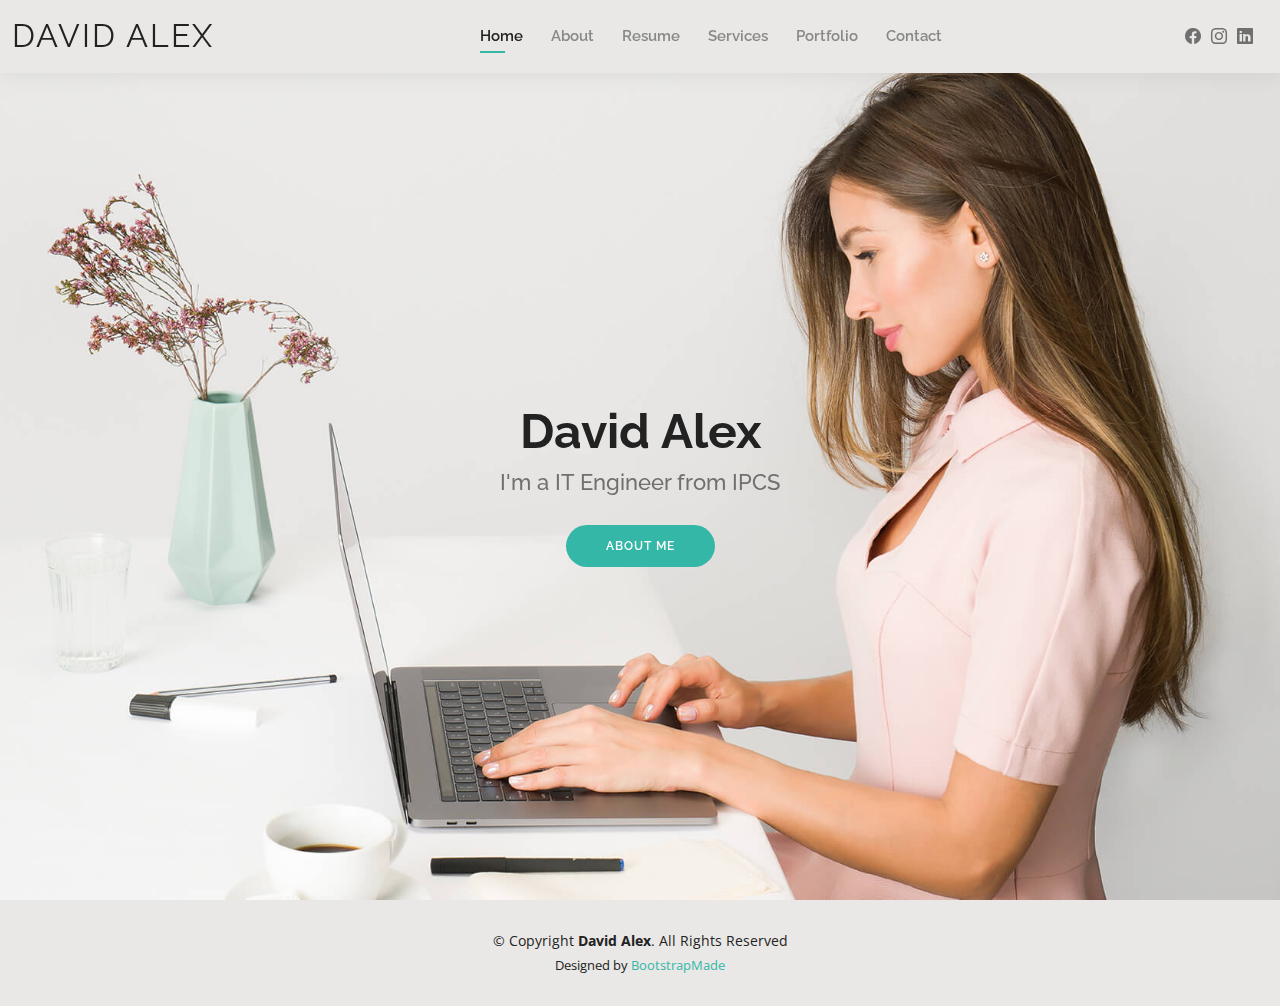
==== index.html @ 2db49ef2 "uploading again" ====
<!DOCTYPE html>
<html lang="en">

<head>
  <meta charset="utf-8">
  <meta content="width=device-width, initial-scale=1.0" name="viewport">

  <title>Kelly Bootstrap Template - Index</title>
  <meta content="" name="description">
  <meta content="" name="keywords">

  <!-- Favicons -->
  <link href="assets/img/favicon.png" rel="icon">
  <link href="assets/img/apple-touch-icon.png" rel="apple-touch-icon">

  <!-- Google Fonts -->
  <link href="https://fonts.googleapis.com/css?family=Open+Sans:300,300i,400,400i,600,600i,700,700i|Raleway:300,300i,400,400i,500,500i,600,600i,700,700i|Poppins:300,300i,400,400i,500,500i,600,600i,700,700i" rel="stylesheet">

  <!-- Vendor CSS Files -->
  <link href="assets/vendor/aos/aos.css" rel="stylesheet">
  <link href="assets/vendor/bootstrap/css/bootstrap.min.css" rel="stylesheet">
  <link href="assets/vendor/bootstrap-icons/bootstrap-icons.css" rel="stylesheet">
  <link href="assets/vendor/boxicons/css/boxicons.min.css" rel="stylesheet">
  <link href="assets/vendor/glightbox/css/glightbox.min.css" rel="stylesheet">
  <link href="assets/vendor/swiper/swiper-bundle.min.css" rel="stylesheet">

  <link href="assets/css/style.css" rel="stylesheet">

 
</head>

<body>


  <header id="header" class="fixed-top">
    <div class="container-fluid d-flex justify-content-between align-items-center">

      <h1 class="logo me-auto me-lg-0"><a href="index.html">David Alex</a></h1>
   
      <nav id="navbar" class="navbar order-last order-lg-0">
        <ul>
          <li><a class="active" href="index.html">Home</a></li>
          <li><a href="about.html">About</a></li>
          <li><a href="resume.html">Resume</a></li>
          <li><a href="services.html">Services</a></li>
          <li><a href="portfolio.html">Portfolio</a></li>
          <li><a href="contact.html">Contact</a></li>
        </ul>
        <i class="bi bi-list mobile-nav-toggle"></i>
      </nav><!-- .navbar -->

      <div class="header-social-links">
        <!-- <a href="#" class="twitter"><i class="bi bi-twitter"></i></a> -->
        <a href="https://www.facebook.com/david.s.alex.94/" class="facebook"><i class="bi bi-facebook"></i></a>
        <a href="https://www.instagram.com/__david_alex__/" class="instagram"><i class="bi bi-instagram"></i></a>
        <a href="www.linkedin.com/in/david-sagaya-alex-b78892278" class="linkedin"><i class="bi bi-linkedin"></i></i></a>
      </div>

    </div>

  </header>
  <section id="hero" class="d-flex align-items-center">
    <div class="container d-flex flex-column align-items-center" data-aos="zoom-in" data-aos-delay="100">
      <h1>David Alex</h1>
      <h2>I'm a IT Engineer from IPCS </h2>
      <a href="about.html" class="btn-about">About Me</a>
    </div>
  </section>
  <footer id="footer">
    <div class="container">
      <div class="copyright">
        &copy; Copyright <strong><span>David Alex</span></strong>. All Rights Reserved
      </div>
      <div class="credits">
        Designed by <a href="https://bootstrapmade.com/">BootstrapMade</a>
      </div>
    </div>
  </footer><!-- End  Footer -->

  <div id="preloader"></div>
  <a href="#" class="back-to-top d-flex align-items-center justify-content-center"><i class="bi bi-arrow-up-short"></i></a>

  <!-- Vendor JS Files -->
  <script src="assets/vendor/purecounter/purecounter_vanilla.js"></script>
  <script src="assets/vendor/aos/aos.js"></script>
  <script src="assets/vendor/bootstrap/js/bootstrap.bundle.min.js"></script>
  <script src="assets/vendor/glightbox/js/glightbox.min.js"></script>
  <script src="assets/vendor/isotope-layout/isotope.pkgd.min.js"></script>
  <script src="assets/vendor/swiper/swiper-bundle.min.js"></script>
  <script src="assets/vendor/waypoints/noframework.waypoints.js"></script>
  <script src="assets/vendor/php-email-form/validate.js"></script>

  <!-- Template Main JS File -->
  <script src="assets/js/main.js"></script>

</body>

</html>
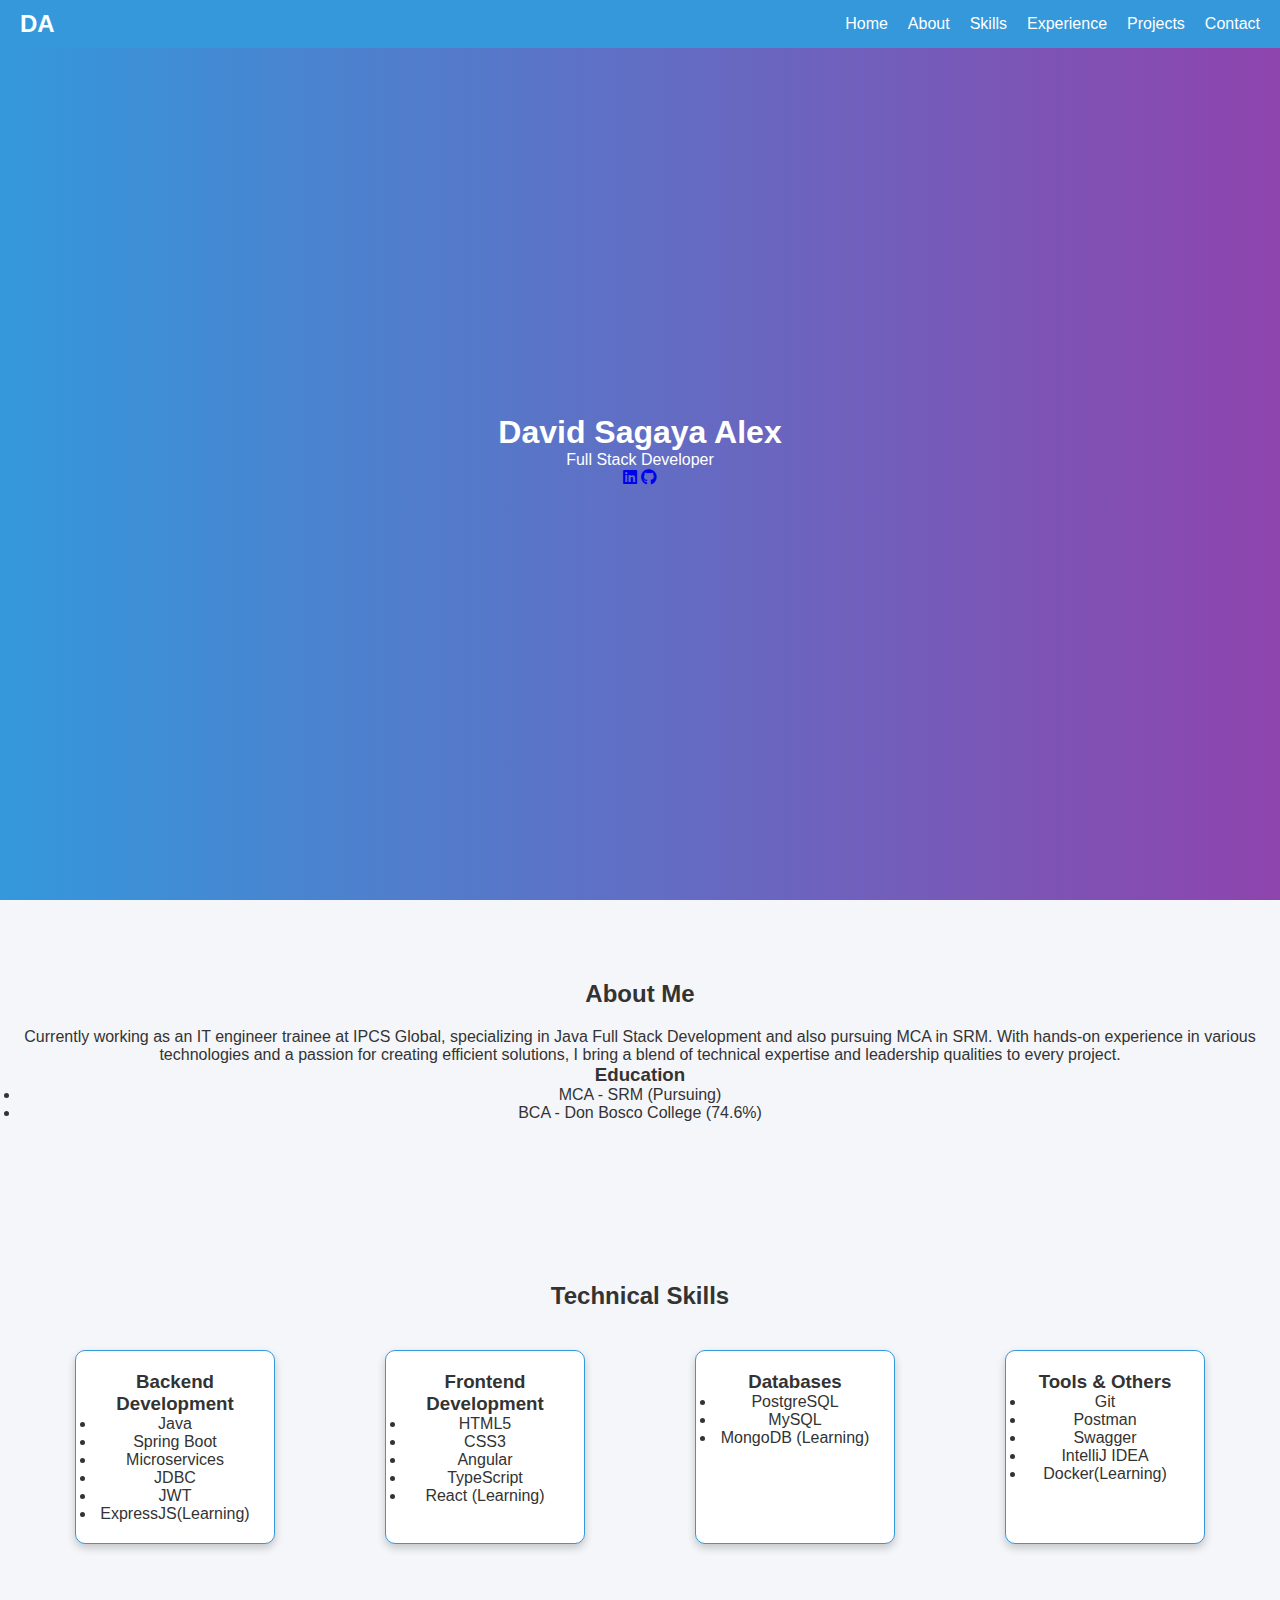
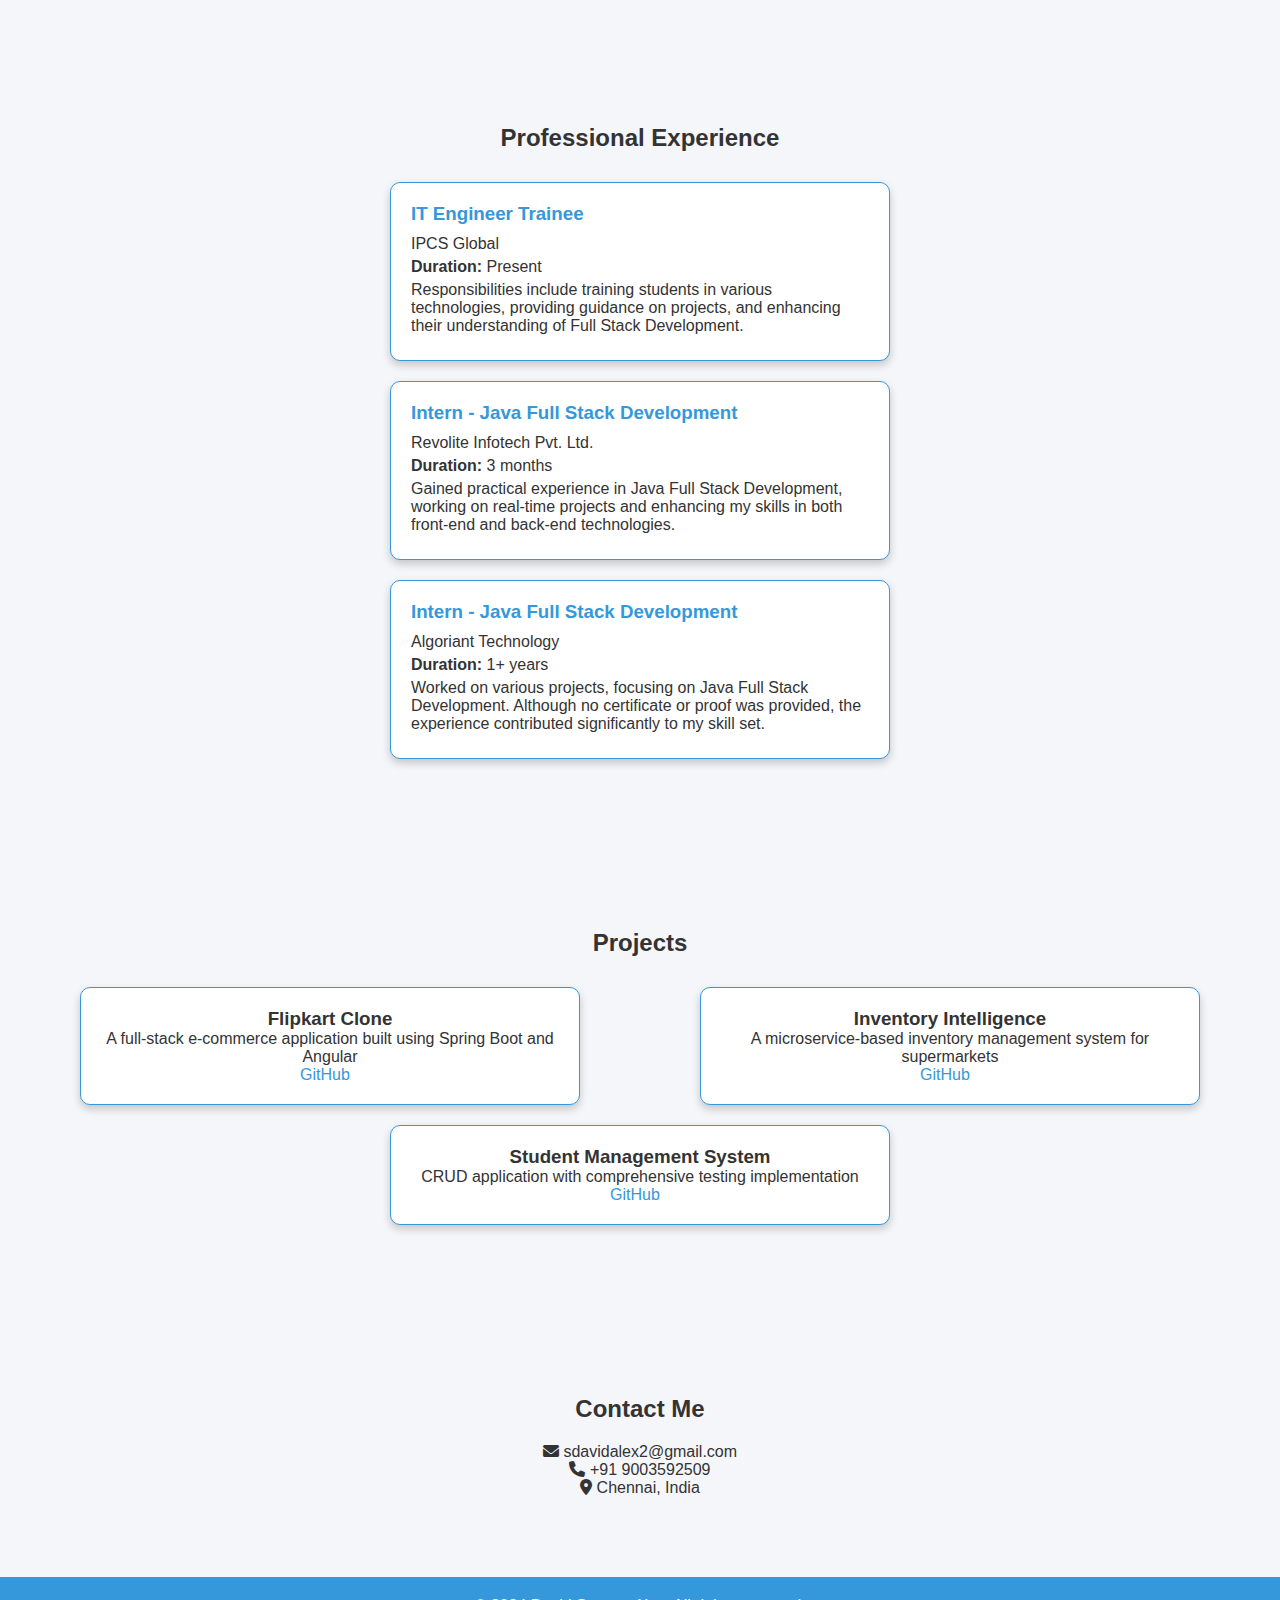
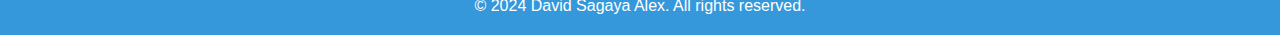
==== commit ba303a8c: "uploading new porfolio" ====
--- a/index.html
+++ b/index.html
@@ -1,98 +1,173 @@
+<!-- index.html -->
 <!DOCTYPE html>
 <html lang="en">
+<head>
+    <meta charset="UTF-8">
+    <meta name="viewport" content="width=device-width, initial-scale=1.0">
+    <title>David Sagaya Alex - Portfolio</title>
+    <link rel="stylesheet" href="styles.css">
+    <link rel="stylesheet" href="https://cdnjs.cloudflare.com/ajax/libs/font-awesome/6.0.0/css/all.min.css">
+</head>
+<body>
+    <!-- Navigation -->
+    <nav class="navbar">
+        <div class="nav-content">
+            <div class="logo">DA</div>
+            <ul class="nav-links">
+                <li><a href="#home">Home</a></li>
+                <li><a href="#about">About</a></li>
+                <li><a href="#skills">Skills</a></li>
+                <li><a href="#experience">Experience</a></li>
+                <li><a href="#projects">Projects</a></li>
+                <li><a href="#contact">Contact</a></li>
+            </ul>
+        </div>
+    </nav>
 
-<head>
-  <meta charset="utf-8">
-  <meta content="width=device-width, initial-scale=1.0" name="viewport">
+    <!-- Hero Section -->
+<section id="home" class="hero">
+    <div class="hero-content">
+        <h1 class="animate-text">David Sagaya Alex</h1>
+        <p class="animate-text-delay">Full Stack Developer</p>
+        <div class="social-links animate-text-delay">
+            <a href="https://shorturl.at/9KEL1" target="_blank"><i class="fab fa-linkedin"></i></a>
+            <a href="https://github.com/davidalex2" target="_blank"><i class="fab fa-github"></i></a>
+        </div>
+        
+    </div>
+    <!-- <div class="img-content"><img class="my-pic" src="./david-removebg small size.png" alt="my photo"></div> -->
+</section>
 
-  <title>Kelly Bootstrap Template - Index</title>
-  <meta content="" name="description">
-  <meta content="" name="keywords">
+<!-- About Section -->
+<section id="about" class="about">
+    <h2>About Me</h2>
+    <div class="about-content">
+        <div class="about-text">
+            <p>Currently working as an IT engineer trainee at IPCS Global, specializing in Java Full Stack Development and also pursuing MCA in SRM. With hands-on experience in various technologies and a passion for creating efficient solutions, I bring a blend of technical expertise and leadership qualities to every project.</p>
+            <div class="education">
+                <h3>Education</h3>
+                <ul>
+                    <li>MCA - SRM (Pursuing)</li>
+                    <li>BCA - Don Bosco College (74.6%)</li>
+                </ul>
+            </div>
+        </div>
+    </div>
+</section>
 
-  <!-- Favicons -->
-  <link href="assets/img/favicon.png" rel="icon">
-  <link href="assets/img/apple-touch-icon.png" rel="apple-touch-icon">
+<!-- Skills Section -->
+<section id="skills" class="skills">
+    <h2>Technical Skills</h2>
+    <div class="skills-grid">
+        <div class="skill-category">
+            <h3>Backend Development</h3>
+            <ul>
+                <li>Java</li>
+                <li>Spring Boot</li>
+                <li>Microservices</li>
+                <li>JDBC</li>
+                <li>JWT</li>
+                <li>ExpressJS(Learning)</li>
+            </ul>
+        </div>
+        <div class="skill-category">
+            <h3>Frontend Development</h3>
+            <ul>
+                <li>HTML5</li>
+                <li>CSS3</li>
+                <li>Angular</li>
+                <li>TypeScript</li>
+                <li>React (Learning)</li>
+            </ul>
+        </div>
+        <div class="skill-category">
+            <h3>Databases</h3>
+            <ul>
+                <li>PostgreSQL</li>
+                <li>MySQL</li>
+                <li>MongoDB (Learning)</li>
+            </ul>
+        </div>
+        <div class="skill-category">
+            <h3>Tools & Others</h3>
+            <ul>
+                <li>Git</li>
+                <li>Postman</li>
+                <li>Swagger</li>
+                <li>IntelliJ IDEA</li>
+                <li>Docker(Learning)</li>
+            </ul>
+        </div>
+    </div>
+</section>
+<section id="experience" class="experience">
+    <h2>Professional Experience</h2>
+    <div class="experience-content">
+        <div class="experience-item">
+            <h3>IT Engineer Trainee</h3>
+            <p>IPCS Global</p>
+            <p><strong>Duration:</strong> Present</p>
+            <p>Responsibilities include training students in various technologies, providing guidance on projects, and enhancing their understanding of Full Stack Development.</p>
+        </div>
+        <div class="experience-item">
+            <h3>Intern - Java Full Stack Development</h3>
+            <p>Revolite Infotech Pvt. Ltd.</p>
+            <p><strong>Duration:</strong> 3 months</p>
+            <p>Gained practical experience in Java Full Stack Development, working on real-time projects and enhancing my skills in both front-end and back-end technologies.</p>
+        </div>
+        <div class="experience-item">
+            <h3>Intern - Java Full Stack Development</h3>
+            <p>Algoriant Technology</p>
+            <p><strong>Duration:</strong> 1+ years</p>
+            <p>Worked on various projects, focusing on Java Full Stack Development. Although no certificate or proof was provided, the experience contributed significantly to my skill set.</p>
+        </div>
+    </div>
+</section>
 
-  <!-- Google Fonts -->
-  <link href="https://fonts.googleapis.com/css?family=Open+Sans:300,300i,400,400i,600,600i,700,700i|Raleway:300,300i,400,400i,500,500i,600,600i,700,700i|Poppins:300,300i,400,400i,500,500i,600,600i,700,700i" rel="stylesheet">
+<!-- Projects Section -->
+<section id="projects" class="projects">
+    <h2>Projects</h2>
+    <div class="project-grid">
+        <div class="project-card">
+            <h3>Flipkart Clone</h3>
+            <p>A full-stack e-commerce application built using Spring Boot and Angular</p>
+            <div class="project-links">
+                <a href="https://shorturl.at/hT4n2" target="_blank">GitHub</a>
+            </div>
+        </div>
+        <div class="project-card">
+            <h3>Inventory Intelligence</h3>
+            <p>A microservice-based inventory management system for supermarkets</p>
+            <div class="project-links">
+                <a href="https://shorturl.at/XwPar" target="_blank">GitHub</a>
+            </div>
+        </div>
+        <div class="project-card">
+            <h3>Student Management System</h3>
+            <p>CRUD application with comprehensive testing implementation</p>
+            <div class="project-links">
+                <a href="https://shorturl.at/Vddqh" target="_blank">GitHub</a>
+            </div>
+        </div>
+    </div>
+</section>
 
-  <!-- Vendor CSS Files -->
-  <link href="assets/vendor/aos/aos.css" rel="stylesheet">
-  <link href="assets/vendor/bootstrap/css/bootstrap.min.css" rel="stylesheet">
-  <link href="assets/vendor/bootstrap-icons/bootstrap-icons.css" rel="stylesheet">
-  <link href="assets/vendor/boxicons/css/boxicons.min.css" rel="stylesheet">
-  <link href="assets/vendor/glightbox/css/glightbox.min.css" rel="stylesheet">
-  <link href="assets/vendor/swiper/swiper-bundle.min.css" rel="stylesheet">
+<!-- Contact Section -->
+<section id="contact" class="contact">
+    <h2>Contact Me</h2>
+    <div class="contact-content">
+        <div class="contact-info">
+            <p><i class="fas fa-envelope"></i> sdavidalex2@gmail.com</p>
+            <p><i class="fas fa-phone"></i> +91 9003592509</p>
+            <p><i class="fas fa-map-marker-alt"></i> Chennai, India</p>
+        </div>
+    </div>
+</section>
 
-  <link href="assets/css/style.css" rel="stylesheet">
+<footer>
+    <p>&copy; 2024 David Sagaya Alex. All rights reserved.</p>
+</footer>
 
- 
-</head>
-
-<body>
-
-
-  <header id="header" class="fixed-top">
-    <div class="container-fluid d-flex justify-content-between align-items-center">
-
-      <h1 class="logo me-auto me-lg-0"><a href="index.html">David Alex</a></h1>
-   
-      <nav id="navbar" class="navbar order-last order-lg-0">
-        <ul>
-          <li><a class="active" href="index.html">Home</a></li>
-          <li><a href="about.html">About</a></li>
-          <li><a href="resume.html">Resume</a></li>
-          <li><a href="services.html">Services</a></li>
-          <li><a href="portfolio.html">Portfolio</a></li>
-          <li><a href="contact.html">Contact</a></li>
-        </ul>
-        <i class="bi bi-list mobile-nav-toggle"></i>
-      </nav><!-- .navbar -->
-
-      <div class="header-social-links">
-        <!-- <a href="#" class="twitter"><i class="bi bi-twitter"></i></a> -->
-        <a href="https://www.facebook.com/david.s.alex.94/" class="facebook"><i class="bi bi-facebook"></i></a>
-        <a href="https://www.instagram.com/__david_alex__/" class="instagram"><i class="bi bi-instagram"></i></a>
-        <a href="www.linkedin.com/in/david-sagaya-alex-b78892278" class="linkedin"><i class="bi bi-linkedin"></i></i></a>
-      </div>
-
-    </div>
-
-  </header>
-  <section id="hero" class="d-flex align-items-center">
-    <div class="container d-flex flex-column align-items-center" data-aos="zoom-in" data-aos-delay="100">
-      <h1>David Alex</h1>
-      <h2>I'm a IT Engineer from IPCS </h2>
-      <a href="about.html" class="btn-about">About Me</a>
-    </div>
-  </section>
-  <footer id="footer">
-    <div class="container">
-      <div class="copyright">
-        &copy; Copyright <strong><span>David Alex</span></strong>. All Rights Reserved
-      </div>
-      <div class="credits">
-        Designed by <a href="https://bootstrapmade.com/">BootstrapMade</a>
-      </div>
-    </div>
-  </footer><!-- End  Footer -->
-
-  <div id="preloader"></div>
-  <a href="#" class="back-to-top d-flex align-items-center justify-content-center"><i class="bi bi-arrow-up-short"></i></a>
-
-  <!-- Vendor JS Files -->
-  <script src="assets/vendor/purecounter/purecounter_vanilla.js"></script>
-  <script src="assets/vendor/aos/aos.js"></script>
-  <script src="assets/vendor/bootstrap/js/bootstrap.bundle.min.js"></script>
-  <script src="assets/vendor/glightbox/js/glightbox.min.js"></script>
-  <script src="assets/vendor/isotope-layout/isotope.pkgd.min.js"></script>
-  <script src="assets/vendor/swiper/swiper-bundle.min.js"></script>
-  <script src="assets/vendor/waypoints/noframework.waypoints.js"></script>
-  <script src="assets/vendor/php-email-form/validate.js"></script>
-
-  <!-- Template Main JS File -->
-  <script src="assets/js/main.js"></script>
-
+<script src="script.js"></script>
 </body>
-
 </html>--- a/styles.css
+++ b/styles.css
@@ -0,0 +1,211 @@
+* {
+    box-sizing: border-box;
+    margin: 0;
+    padding: 0;
+}
+
+body {
+    font-family: Arial, sans-serif;
+    background-color: #f5f6fa;
+    color: #333;
+    perspective: 1000px; 
+}
+
+.navbar {
+    background-color: #3498db;
+    padding: 10px 20px;
+    position: fixed;
+    width: 100%;
+    z-index: 1000;
+}
+
+.nav-content {
+    display: flex;
+    justify-content: space-between;
+    align-items: center;
+}
+
+.logo {
+    font-size: 24px;
+    color: white;
+    font-weight: bold;
+}
+
+.nav-links {
+    list-style: none;
+    display: flex;
+}
+
+.nav-links li {
+    margin-left: 20px;
+}
+
+.nav-links a {
+    color: white;
+    text-decoration: none;
+    transition: color 0.3s;
+}
+
+.nav-links a:hover {
+    color: #ecf0f1;
+}
+
+.hero{
+    height: 100vh;
+    display: flex;
+    justify-content: center;
+   
+    align-items: center;
+    text-align: center;
+    background: linear-gradient(to right, #3498db, #8e44ad);
+    color: white;
+}
+.hero-content {
+    height: 100vh;
+    display: flex;
+    justify-content: center;
+    flex-direction: column;
+    align-items: center;
+    text-align: center;
+    color: white;
+}
+.my-pic{
+    display: flex;
+    max-height: 500px;
+    max-width: 300px;
+    justify-content: right;
+    justify-items: right;
+    right: 0;
+  
+}
+.img-content{
+    /* border: 4px solid black ; */
+    border-radius: 20px;
+    width: fit-content;
+    height: fit-content;
+}
+
+.animate-text {
+    animation: fadeIn 1s ease-in-out;
+}
+
+.animate-text-delay {
+    animation: fadeIn 1s ease-in-out 0.5s forwards;
+}
+
+@keyframes fadeIn {
+    from {
+        opacity: 0;
+        transform: translateY(20px);
+    }
+    to {
+        opacity: 1;
+        transform: translateY(0);
+    }
+}
+
+.about, .skills, .experience, .projects, .contact {
+    padding: 80px 20px;
+    text-align: center;
+}
+
+h2 {
+    margin-bottom: 20px;
+}
+
+.skills-grid {
+    display: flex;
+    justify-content: space-around;
+    flex-wrap: wrap;
+}
+
+.skill-category {
+    width: 200px;
+    margin: 20px;
+    padding: 20px;
+    border: 1px solid #3498db;
+    border-radius: 10px;
+    background-color: #fff;
+    box-shadow: 0 4px 8px rgba(0, 0, 0, 0.2);
+    transition: transform 0.3s;
+}
+
+.skill-category:hover {
+    transform: scale(1.05);
+}
+
+.experience-content {
+    display: flex;
+    flex-direction: column;
+    align-items: center;
+}
+
+.experience-item {
+    background-color: #fff;
+    border: 1px solid #3498db;
+    border-radius: 10px;
+    padding: 20px;
+    margin: 10px;
+    width: 500px;
+    box-shadow: 0 4px 8px rgba(0, 0, 0, 0.2);
+    transition: transform 0.3s;
+    text-align: left;
+}
+
+.experience-item:hover {
+    transform: translateY(-5px);
+}
+
+.experience-item h3 {
+    margin-bottom: 10px; 
+    color: #3498db; 
+}
+
+.experience-item p {
+    margin-bottom: 5px;
+}
+
+.project-grid {
+    display: flex;
+    justify-content: space-around;
+    flex-wrap: wrap;
+}
+
+.project-card {
+    background-color: #fff;
+    border: 1px solid #3498db;
+    border-radius: 10px;
+    padding: 20px;
+    margin: 10px;
+    width: 500px;
+    box-shadow: 0 4px 8px rgba(0, 0, 0, 0.2);
+    transition: transform 0.3s;
+}
+
+.project-card:hover {
+    transform: scale(1.05); 
+}
+
+.project-links a {
+    margin-right: 10px;
+    color: #3498db;
+    text-decoration: none;
+}
+
+footer {
+    text-align: center;
+    padding: 20px 0;
+    background-color: #3498db;
+    color: white;
+}
+
+.character {
+    width: 50px; 
+    height: 50px; 
+    background-image: url('./david-removebg.png'); 
+    background-size: cover;
+    position: absolute;
+    transition: transform 0.1s ease; 
+    pointer-events: none;
+}
+
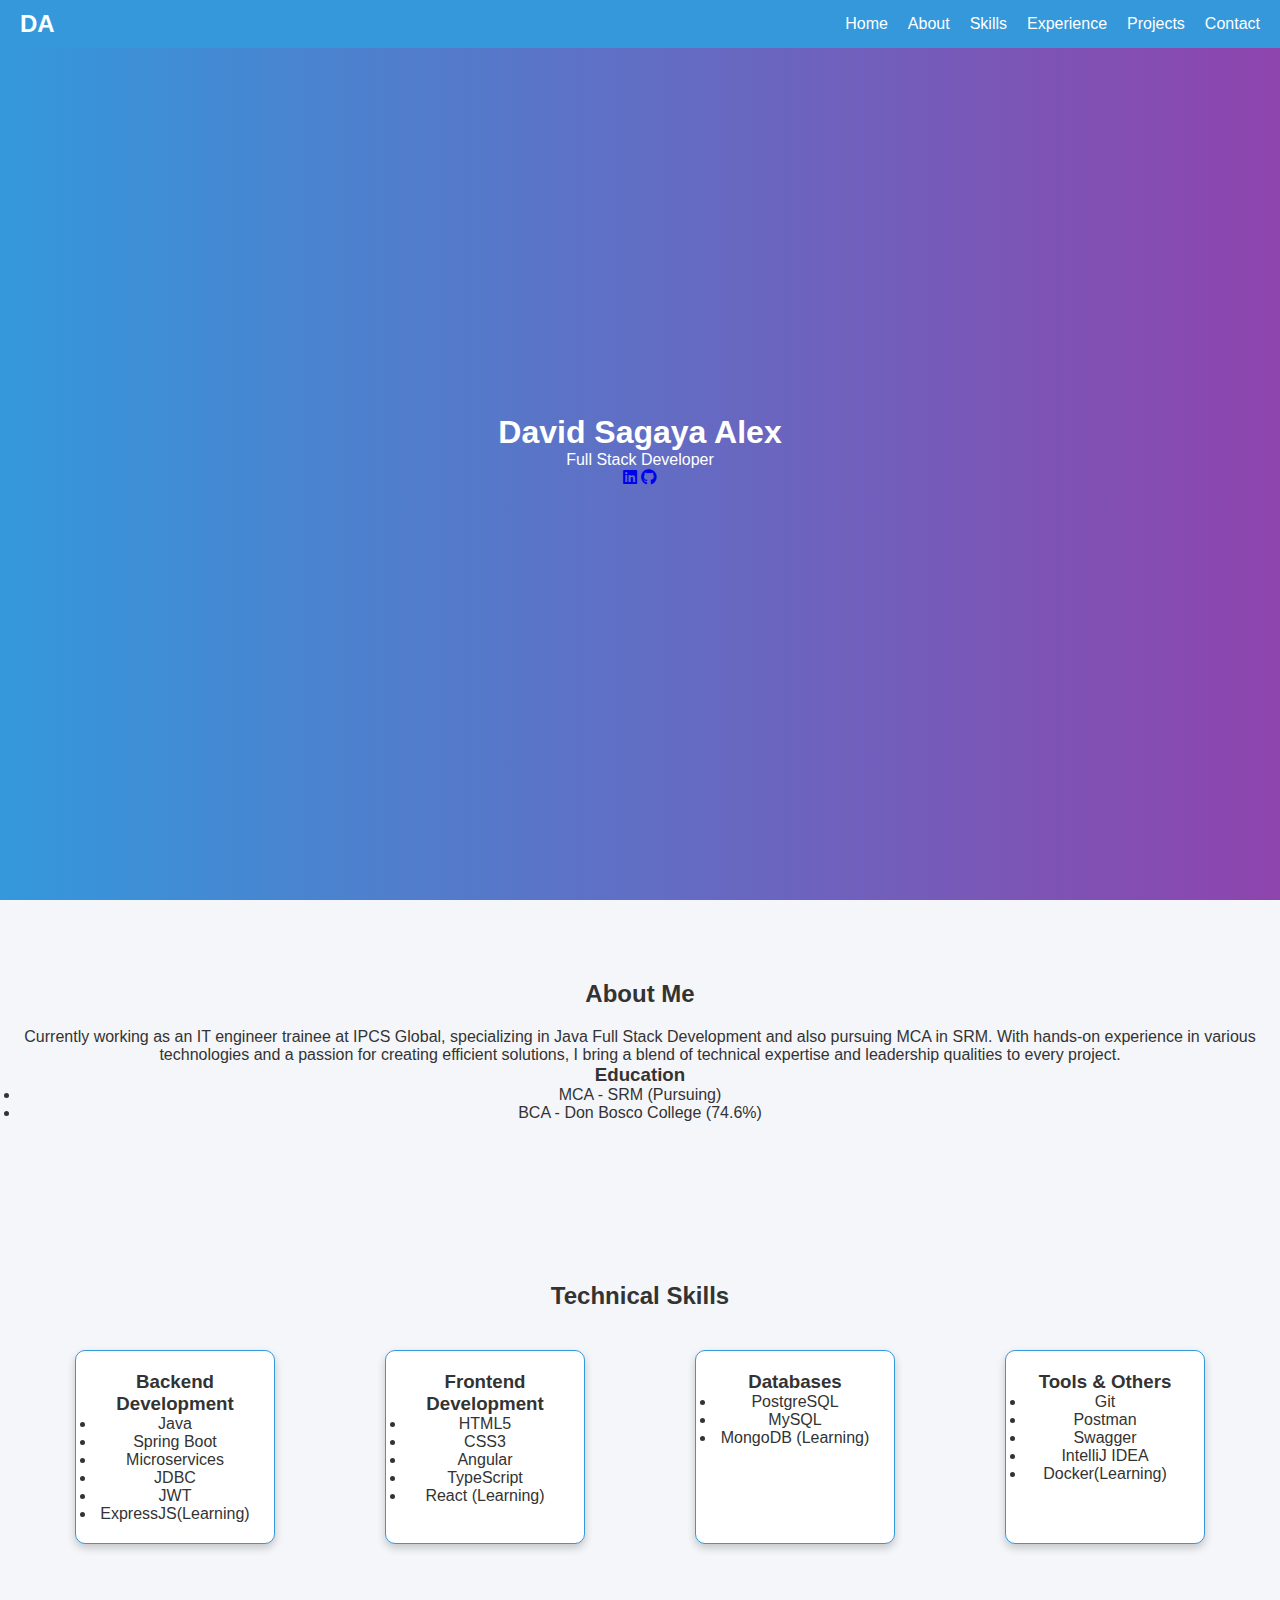
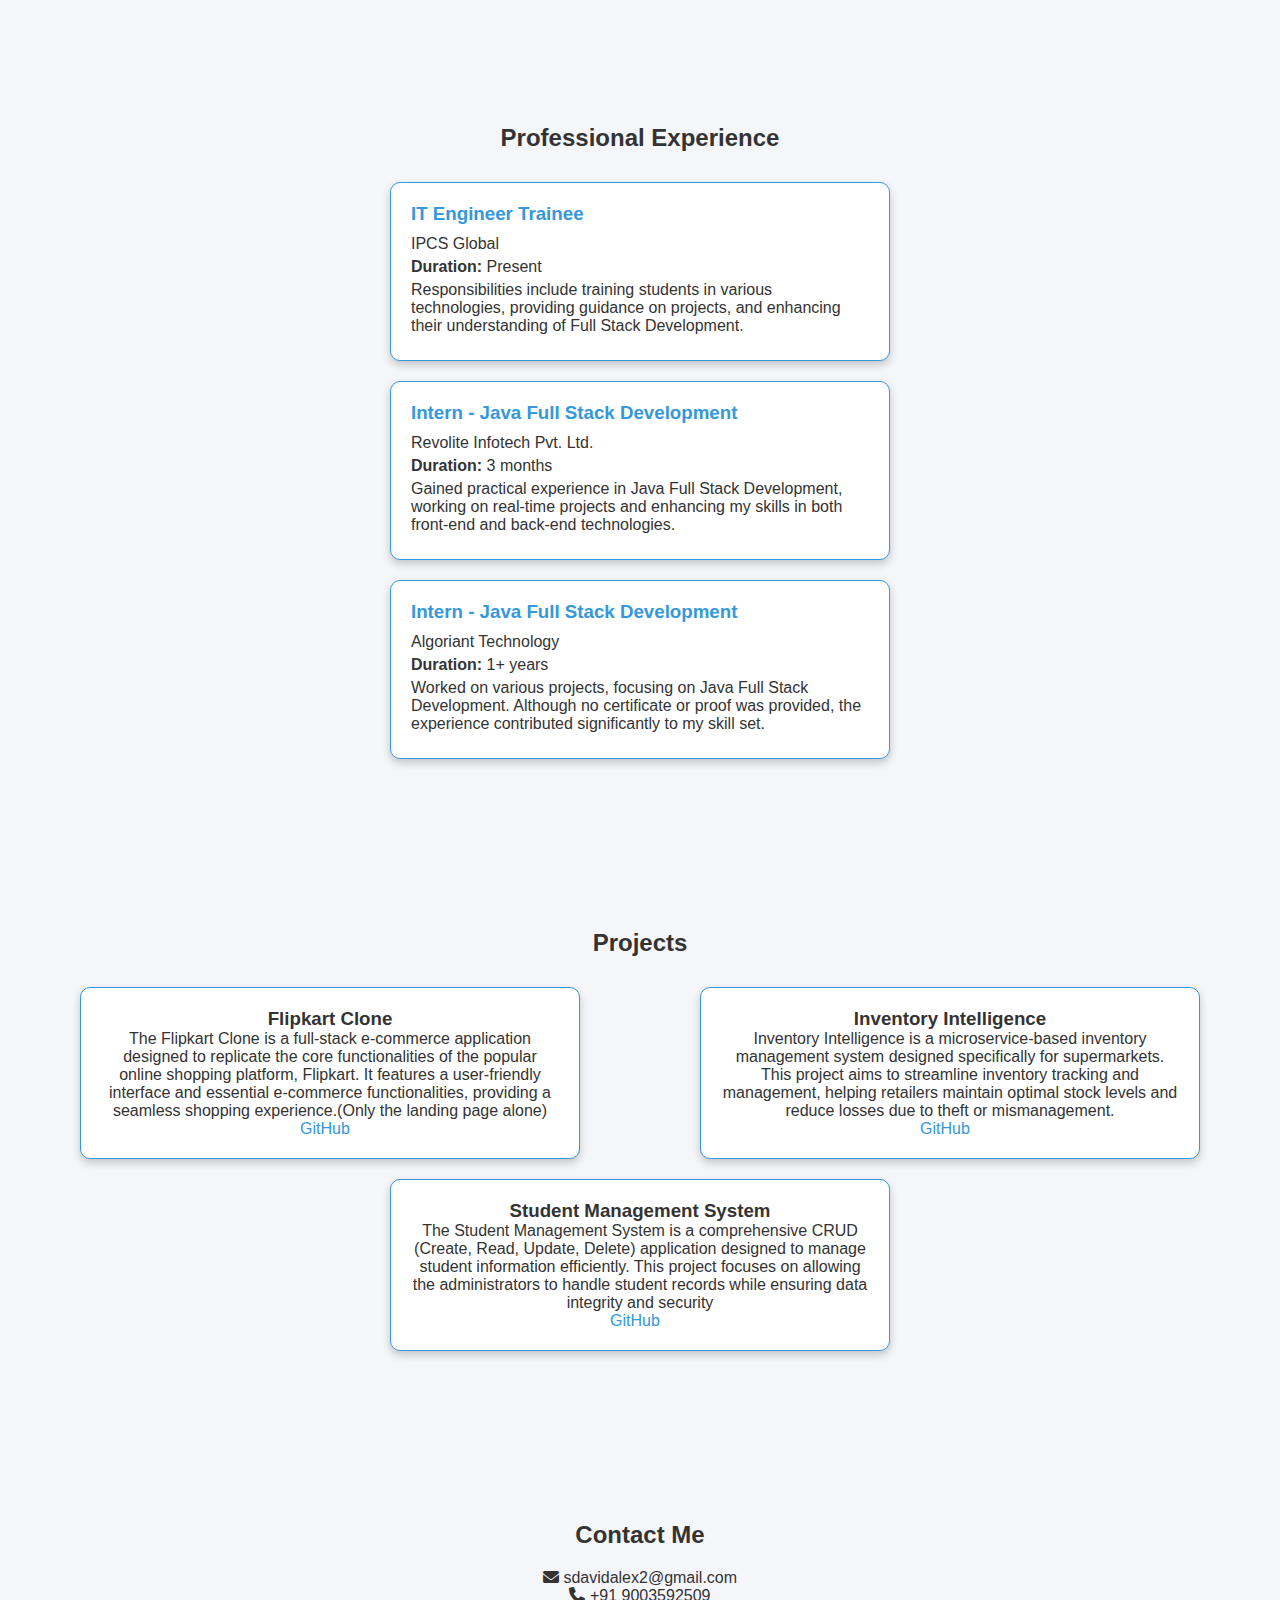
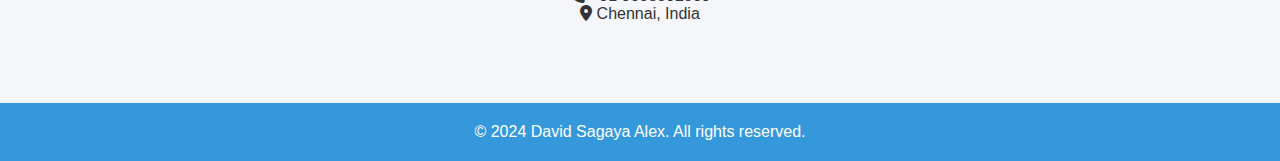
==== commit 114f6719: "updatin my profile" ====
--- a/index.html
+++ b/index.html
@@ -130,21 +130,21 @@
     <div class="project-grid">
         <div class="project-card">
             <h3>Flipkart Clone</h3>
-            <p>A full-stack e-commerce application built using Spring Boot and Angular</p>
+            <p>The Flipkart Clone is a full-stack e-commerce application designed to replicate the core functionalities of the popular online shopping platform, Flipkart. It features a user-friendly interface and essential e-commerce functionalities, providing a seamless shopping experience.(Only the landing page alone)</p>
             <div class="project-links">
                 <a href="https://shorturl.at/hT4n2" target="_blank">GitHub</a>
             </div>
         </div>
         <div class="project-card">
             <h3>Inventory Intelligence</h3>
-            <p>A microservice-based inventory management system for supermarkets</p>
+            <p>Inventory Intelligence is a microservice-based inventory management system designed specifically for supermarkets. This project aims to streamline inventory tracking and management, helping retailers maintain optimal stock levels and reduce losses due to theft or mismanagement.</p>
             <div class="project-links">
                 <a href="https://shorturl.at/XwPar" target="_blank">GitHub</a>
             </div>
         </div>
         <div class="project-card">
             <h3>Student Management System</h3>
-            <p>CRUD application with comprehensive testing implementation</p>
+            <p>The Student Management System is a comprehensive CRUD (Create, Read, Update, Delete) application designed to manage student information efficiently. This project focuses on allowing the administrators to handle student records while ensuring data integrity and security</p>
             <div class="project-links">
                 <a href="https://shorturl.at/Vddqh" target="_blank">GitHub</a>
             </div>
